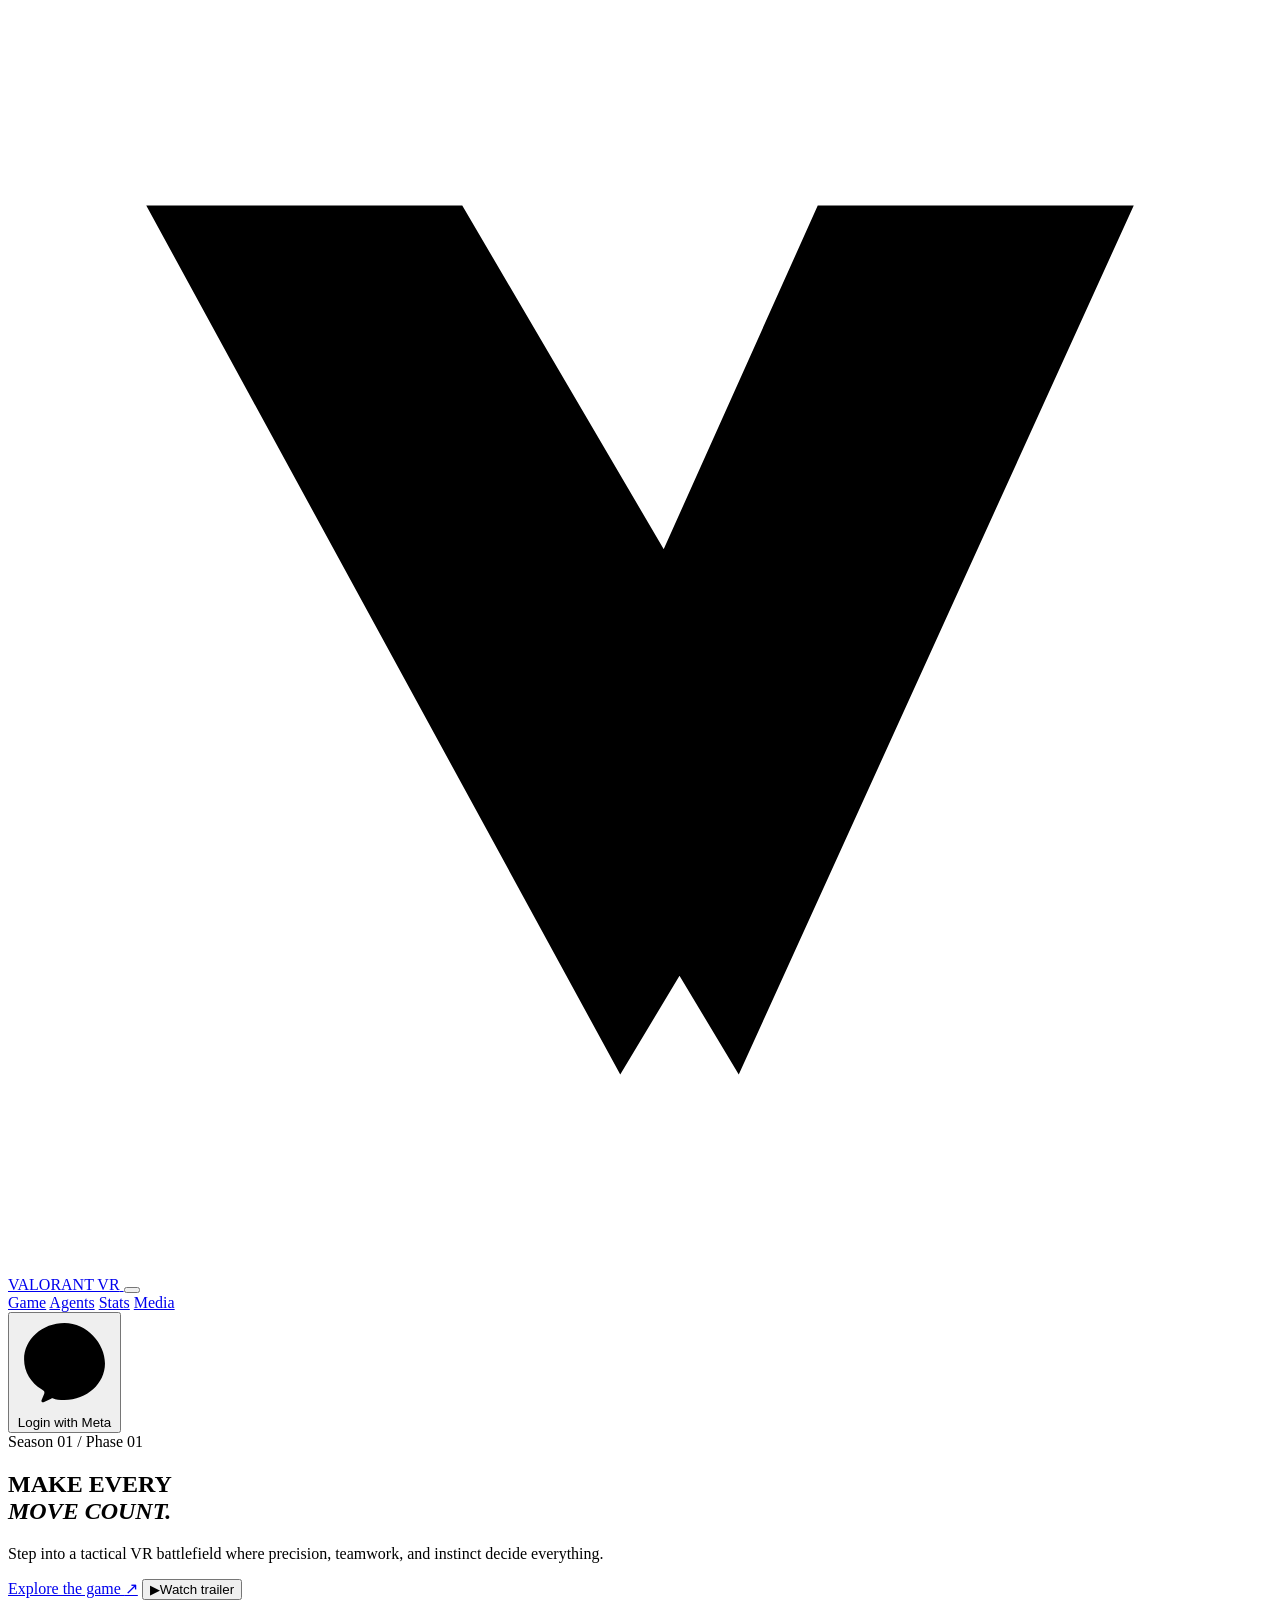
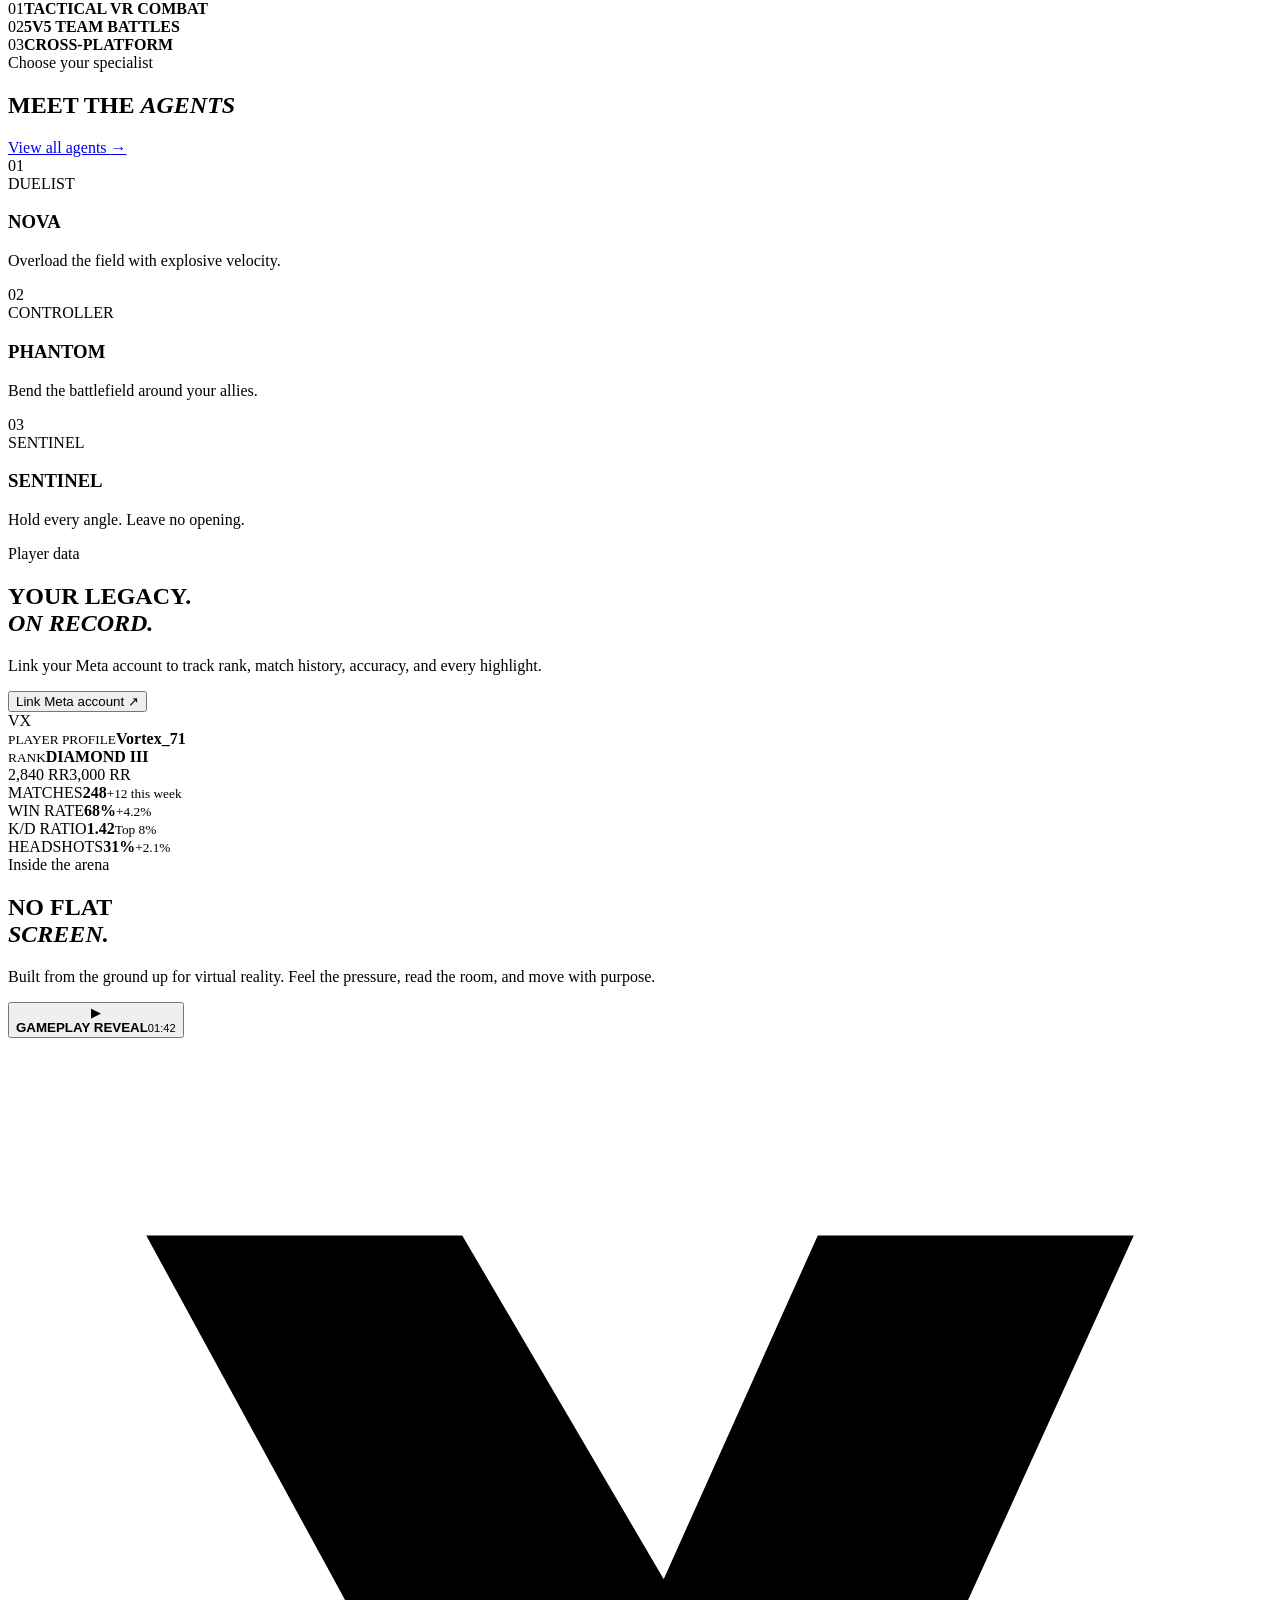
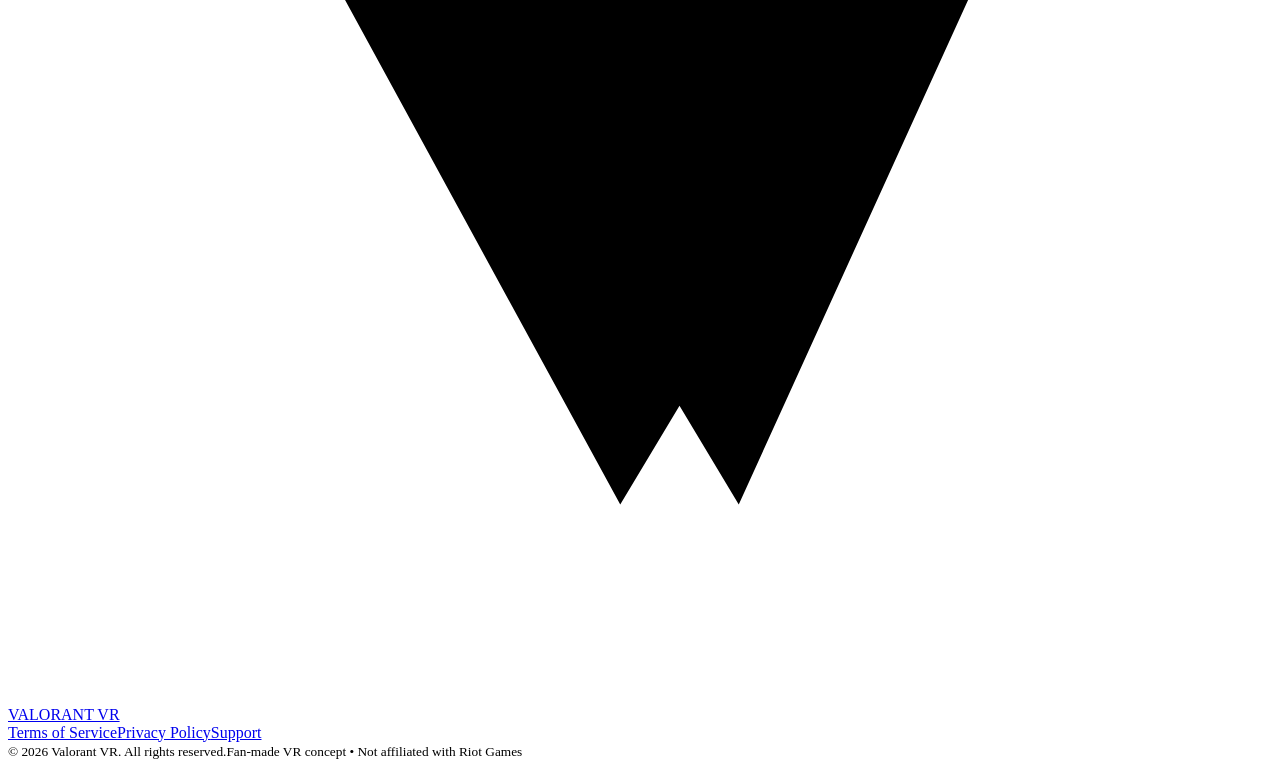
==== index.html @ 0a4d9233 "Create the Valorant VR landing page" ====
<!doctype html>
<html lang="en">
<head>
  <meta charset="UTF-8">
  <meta name="viewport" content="width=device-width, initial-scale=1.0">
  <meta name="description" content="Valorant VR — enter the arena and compete in immersive tactical combat.">
  <title>Valorant VR | Enter the Arena</title>
  <link rel="preconnect" href="https://fonts.googleapis.com">
  <link rel="preconnect" href="https://fonts.gstatic.com" crossorigin>
  <link href="https://fonts.googleapis.com/css2?family=Barlow+Condensed:wght@600;700;800&family=Inter:wght@400;500;600;700&display=swap" rel="stylesheet">
  <link rel="stylesheet" href="styles.css">
</head>
<body>
  <div class="grain"></div>
  <header class="nav-wrap">
    <nav class="nav container">
      <a class="brand" href="#top" aria-label="Valorant VR home">
        <svg class="brand-mark" viewBox="0 0 64 64" aria-hidden="true"><path d="M7 10h16l17 29-9 15L7 10Zm34 0h16L37 54l-9-15 13-29Z"/></svg>
        <span>VALORANT VR</span>
      </a>
      <button class="menu-button" aria-label="Open menu" aria-expanded="false"><span></span><span></span></button>
      <div class="nav-links">
        <a class="active" href="#game">Game</a>
        <a href="#agents">Agents</a>
        <a href="#stats">Stats</a>
        <a href="#media">Media</a>
      </div>
      <button class="login-button" data-open-login>
        <svg viewBox="0 0 24 24" aria-hidden="true"><path d="M12 2C6.48 2 2 6.03 2 11c0 3.08 1.72 5.77 4.31 7.38.19.12.36.24.51.38.2.18.26.45.16.69l-.67 1.62c-.13.32.2.63.51.48l1.86-.87c.17-.08.36-.1.54-.06C9.71 20.87 10.84 21 12 21c5.52 0 10-4.03 10-9S17.52 2 12 2Z"/><path class="meta-m" d="M7.9 14.8 10.2 9c.33-.84 1.56-.84 1.9-.01l1.52 3.7c.25.6 1.1.6 1.35 0l1.1-2.7c.3-.75 1.36-.76 1.67-.02l1.1 2.61"/></svg>
        Login with Meta
      </button>
    </nav>
  </header>

  <main id="top">
    <section class="hero" id="game">
      <div class="hero-grid"></div>
      <div class="orb orb-one"></div><div class="orb orb-two"></div>
      <div class="hero-content container">
        <div class="hero-copy">
          <div class="eyebrow"><span></span> Season 01 / Phase 01</div>
          <h1>MAKE EVERY<br><em>MOVE COUNT.</em></h1>
          <p>Step into a tactical VR battlefield where precision, teamwork, and instinct decide everything.</p>
          <div class="hero-actions">
            <a class="primary-button" href="#agents">Explore the game <span>↗</span></a>
            <button class="trailer-button" data-open-trailer><span class="play">▶</span><span>Watch trailer</span></button>
          </div>
        </div>
        <div class="hero-visual" aria-label="VR agent concept art">
          <div class="reticle r1"></div><div class="reticle r2"></div>
          <div class="agent-silhouette">
            <div class="agent-head"><div class="visor"></div></div>
            <div class="agent-neck"></div>
            <div class="agent-body"><div class="armor-line"></div></div>
            <div class="arm left-arm"></div><div class="arm right-arm"></div>
            <div class="weapon"><div class="weapon-barrel"></div><div class="weapon-body"></div></div>
          </div>
        </div>
      </div>
      <div class="hero-footer container">
        <div><span>01</span><strong>TACTICAL VR COMBAT</strong></div>
        <div><span>02</span><strong>5V5 TEAM BATTLES</strong></div>
        <div><span>03</span><strong>CROSS-PLATFORM</strong></div>
      </div>
    </section>

    <section class="section agents" id="agents">
      <div class="container">
        <div class="section-heading">
          <div><div class="eyebrow dark"><span></span> Choose your specialist</div><h2>MEET THE <em>AGENTS</em></h2></div>
          <a href="#" class="text-link">View all agents <span>→</span></a>
        </div>
        <div class="agent-grid">
          <article class="agent-card red"><div class="card-number">01</div><div class="agent-art nova"></div><div class="agent-info"><span>DUELIST</span><h3>NOVA</h3><p>Overload the field with explosive velocity.</p></div></article>
          <article class="agent-card cyan"><div class="card-number">02</div><div class="agent-art phantom"></div><div class="agent-info"><span>CONTROLLER</span><h3>PHANTOM</h3><p>Bend the battlefield around your allies.</p></div></article>
          <article class="agent-card gold"><div class="card-number">03</div><div class="agent-art sentinel"></div><div class="agent-info"><span>SENTINEL</span><h3>SENTINEL</h3><p>Hold every angle. Leave no opening.</p></div></article>
        </div>
      </div>
    </section>

    <section class="section stats" id="stats">
      <div class="container stats-layout">
        <div>
          <div class="eyebrow"><span></span> Player data</div>
          <h2>YOUR LEGACY.<br><em>ON RECORD.</em></h2>
          <p>Link your Meta account to track rank, match history, accuracy, and every highlight.</p>
          <button class="primary-button" data-open-login>Link Meta account <span>↗</span></button>
        </div>
        <div class="stat-panel">
          <div class="profile-row"><div class="avatar">VX</div><div><small>PLAYER PROFILE</small><strong>Vortex_71</strong></div><div class="rank"><small>RANK</small><strong>DIAMOND III</strong></div></div>
          <div class="rank-progress"><div><span>2,840 RR</span><span>3,000 RR</span></div><div class="progress"><i></i></div></div>
          <div class="stat-grid">
            <div><span>MATCHES</span><strong>248</strong><small>+12 this week</small></div>
            <div><span>WIN RATE</span><strong>68%</strong><small>+4.2%</small></div>
            <div><span>K/D RATIO</span><strong>1.42</strong><small>Top 8%</small></div>
            <div><span>HEADSHOTS</span><strong>31%</strong><small>+2.1%</small></div>
          </div>
        </div>
      </div>
    </section>

    <section class="media" id="media">
      <div class="container media-layout"><div class="media-copy"><div class="eyebrow dark"><span></span> Inside the arena</div><h2>NO FLAT<br><em>SCREEN.</em></h2><p>Built from the ground up for virtual reality. Feel the pressure, read the room, and move with purpose.</p></div><button class="media-frame" data-open-trailer aria-label="Play game trailer"><div class="media-reticle"></div><span class="large-play">▶</span><div class="media-caption"><strong>GAMEPLAY REVEAL</strong><small>01:42</small></div></button></div>
    </section>
  </main>

  <footer>
    <div class="container footer-top"><a class="brand footer-brand" href="#top"><svg class="brand-mark" viewBox="0 0 64 64"><path d="M7 10h16l17 29-9 15L7 10Zm34 0h16L37 54l-9-15 13-29Z"/></svg><span>VALORANT VR</span></a><div class="footer-links"><a href="terms.html">Terms of Service</a><a href="privacy.html">Privacy Policy</a><a href="mailto:hello@valorantvr.example">Support</a></div></div>
    <div class="container footer-bottom"><small>© 2026 Valorant VR. All rights reserved.</small><small>Fan-made VR concept • Not affiliated with Riot Games</small></div>
  </footer>

  <dialog class="modal login-modal"><button class="modal-close" aria-label="Close">×</button><div class="modal-icon"><svg viewBox="0 0 24 24"><path d="M12 2C6.48 2 2 6.03 2 11c0 3.08 1.72 5.77 4.31 7.38.19.12.36.24.51.38.2.18.26.45.16.69l-.67 1.62c-.13.32.2.63.51.48l1.86-.87c.17-.08.36-.1.54-.06C9.71 20.87 10.84 21 12 21c5.52 0 10-4.03 10-9S17.52 2 12 2Z"/></svg></div><h2>LINK YOUR META ACCOUNT</h2><p>Connect your account to sync in-game stats and enable cross-platform features.</p><button class="meta-login" id="meta-login-button">Continue with Meta</button><small>By continuing, you agree to our <a href="terms.html">Terms</a> and <a href="privacy.html">Privacy Policy</a>.</small></dialog>
  <dialog class="modal trailer-modal"><button class="modal-close" aria-label="Close">×</button><div class="trailer-placeholder"><span class="large-play">▶</span><h2>TRAILER PLACEHOLDER</h2><p>Add your game video URL in script.js</p></div></dialog>
  <script src="script.js"></script>
</body>
</html>
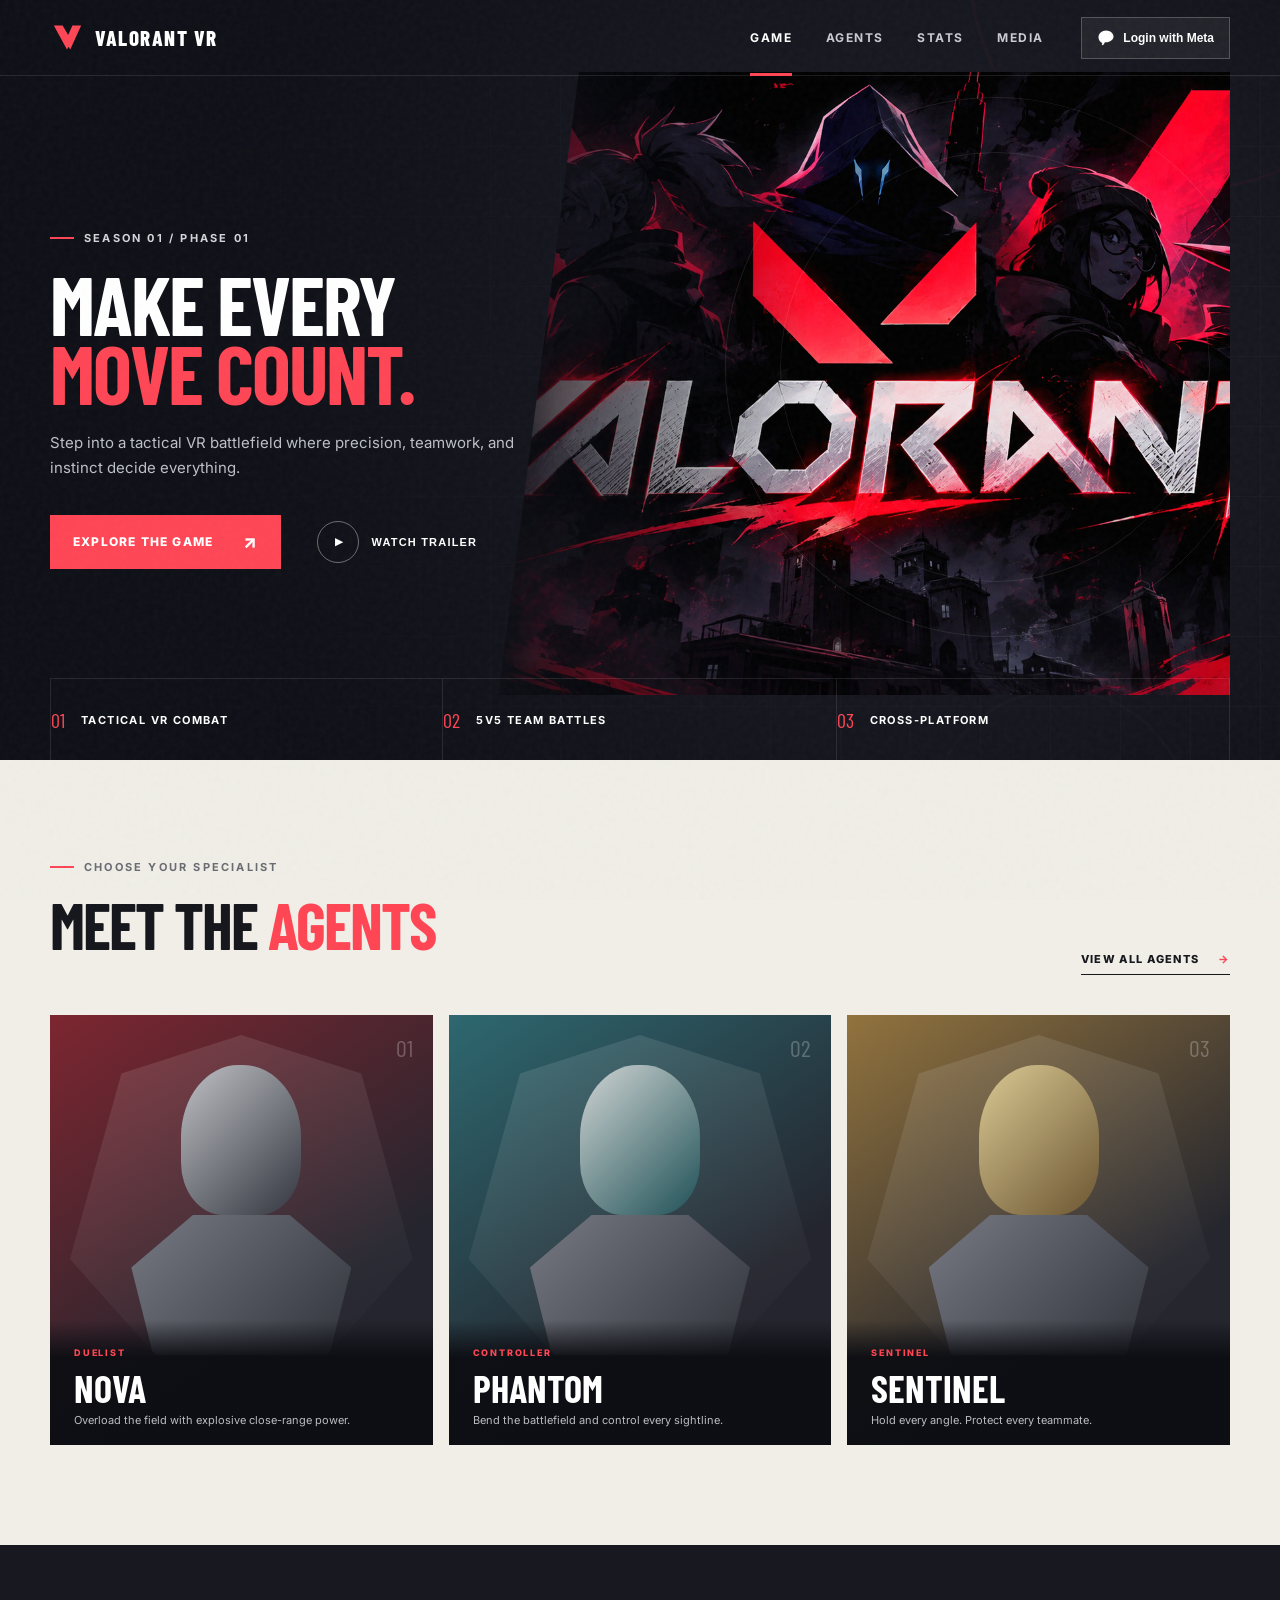
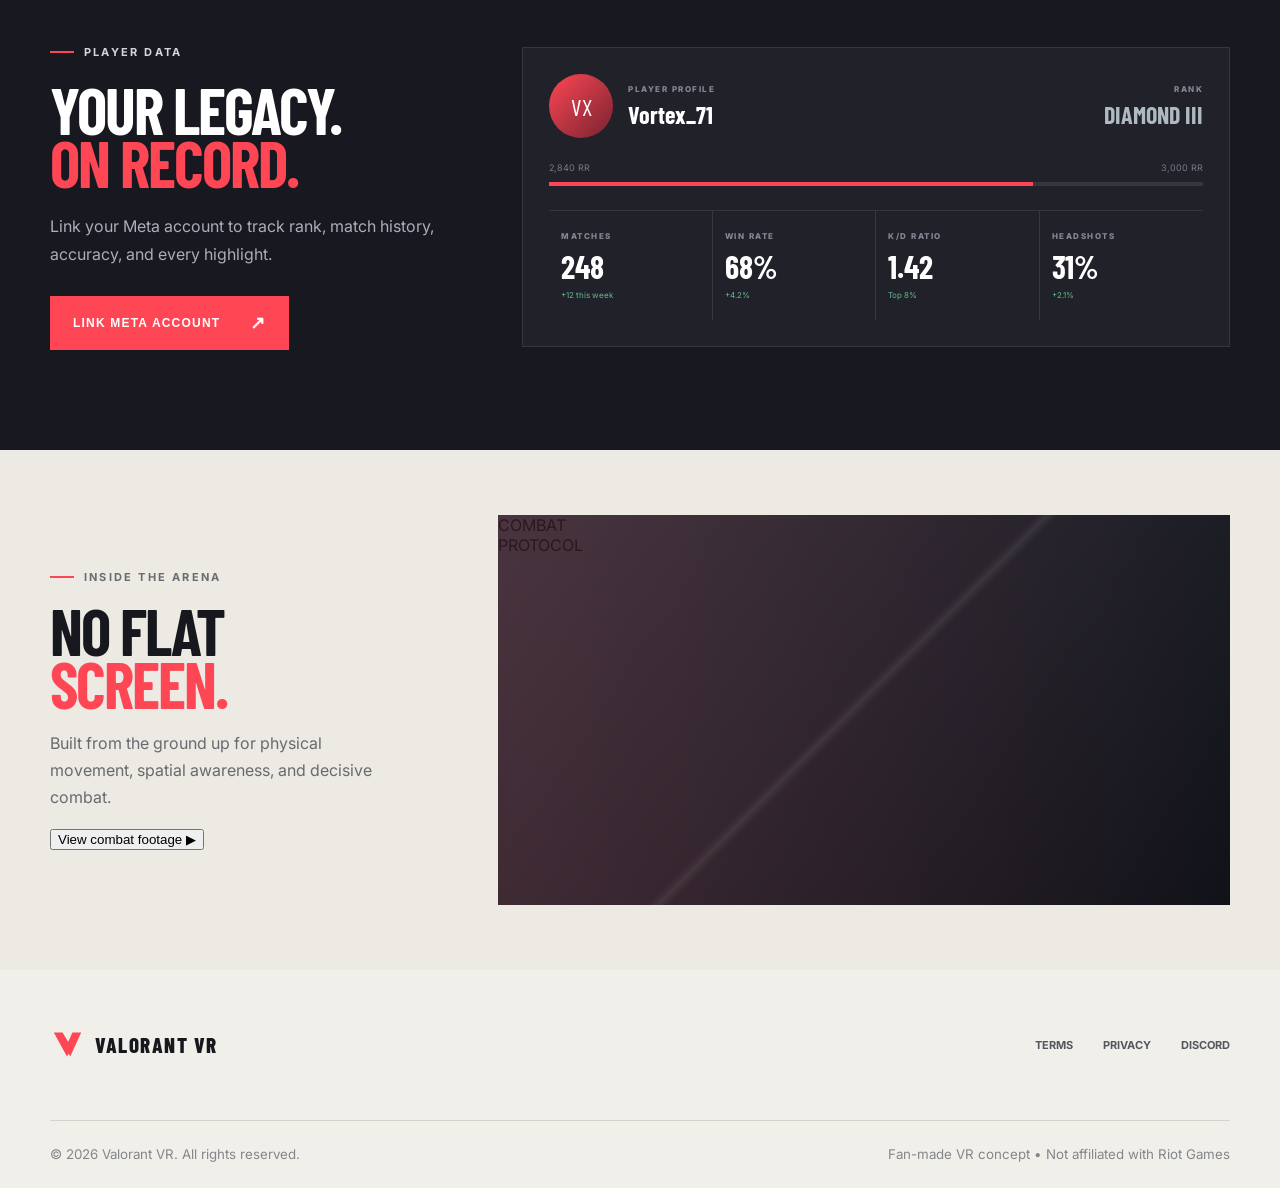
==== commit e024070a: "Complete and activate the advanced Valorant VR landing page" ====
--- a/index.html
+++ b/index.html
@@ -3,30 +3,29 @@
 <head>
   <meta charset="UTF-8">
   <meta name="viewport" content="width=device-width, initial-scale=1.0">
+  <meta name="theme-color" content="#0b0c11">
   <meta name="description" content="Valorant VR — enter the arena and compete in immersive tactical combat.">
   <title>Valorant VR | Enter the Arena</title>
   <link rel="preconnect" href="https://fonts.googleapis.com">
   <link rel="preconnect" href="https://fonts.gstatic.com" crossorigin>
   <link href="https://fonts.googleapis.com/css2?family=Barlow+Condensed:wght@600;700;800&family=Inter:wght@400;500;600;700&display=swap" rel="stylesheet">
   <link rel="stylesheet" href="styles.css">
+  <link rel="stylesheet" href="cinematic-update.css">
 </head>
 <body>
   <div class="grain"></div>
   <header class="nav-wrap">
-    <nav class="nav container">
+    <nav class="nav container" aria-label="Main navigation">
       <a class="brand" href="#top" aria-label="Valorant VR home">
         <svg class="brand-mark" viewBox="0 0 64 64" aria-hidden="true"><path d="M7 10h16l17 29-9 15L7 10Zm34 0h16L37 54l-9-15 13-29Z"/></svg>
         <span>VALORANT VR</span>
       </a>
       <button class="menu-button" aria-label="Open menu" aria-expanded="false"><span></span><span></span></button>
       <div class="nav-links">
-        <a class="active" href="#game">Game</a>
-        <a href="#agents">Agents</a>
-        <a href="#stats">Stats</a>
-        <a href="#media">Media</a>
+        <a class="active" href="#game">Game</a><a href="#agents">Agents</a><a href="#stats">Stats</a><a href="#media">Media</a>
       </div>
       <button class="login-button" data-open-login>
-        <svg viewBox="0 0 24 24" aria-hidden="true"><path d="M12 2C6.48 2 2 6.03 2 11c0 3.08 1.72 5.77 4.31 7.38.19.12.36.24.51.38.2.18.26.45.16.69l-.67 1.62c-.13.32.2.63.51.48l1.86-.87c.17-.08.36-.1.54-.06C9.71 20.87 10.84 21 12 21c5.52 0 10-4.03 10-9S17.52 2 12 2Z"/><path class="meta-m" d="M7.9 14.8 10.2 9c.33-.84 1.56-.84 1.9-.01l1.52 3.7c.25.6 1.1.6 1.35 0l1.1-2.7c.3-.75 1.36-.76 1.67-.02l1.1 2.61"/></svg>
+        <svg viewBox="0 0 24 24" aria-hidden="true"><path d="M12 2C6.48 2 2 6.03 2 11c0 3.08 1.72 5.77 4.31 7.38.19.12.36.24.51.38.2.18.26.45.16.69l-.67 1.62c-.13.32.2.63.51.48l1.86-.87c.17-.08.36-.09.54-.03C9.99 17.54 10.97 17.7 12 17.7c5.52 0 10-3.45 10-7.7S17.52 2 12 2Z"/></svg>
         Login with Meta
       </button>
     </nav>
@@ -34,8 +33,7 @@
 
   <main id="top">
     <section class="hero" id="game">
-      <div class="hero-grid"></div>
-      <div class="orb orb-one"></div><div class="orb orb-two"></div>
+      <div class="hero-grid"></div><div class="orb orb-one"></div><div class="orb orb-two"></div>
       <div class="hero-content container">
         <div class="hero-copy">
           <div class="eyebrow"><span></span> Season 01 / Phase 01</div>
@@ -46,15 +44,8 @@
             <button class="trailer-button" data-open-trailer><span class="play">▶</span><span>Watch trailer</span></button>
           </div>
         </div>
-        <div class="hero-visual" aria-label="VR agent concept art">
+        <div class="hero-visual" aria-label="Neon Valorant agent showcase">
           <div class="reticle r1"></div><div class="reticle r2"></div>
-          <div class="agent-silhouette">
-            <div class="agent-head"><div class="visor"></div></div>
-            <div class="agent-neck"></div>
-            <div class="agent-body"><div class="armor-line"></div></div>
-            <div class="arm left-arm"></div><div class="arm right-arm"></div>
-            <div class="weapon"><div class="weapon-barrel"></div><div class="weapon-body"></div></div>
-          </div>
         </div>
       </div>
       <div class="hero-footer container">
@@ -68,49 +59,42 @@
       <div class="container">
         <div class="section-heading">
           <div><div class="eyebrow dark"><span></span> Choose your specialist</div><h2>MEET THE <em>AGENTS</em></h2></div>
-          <a href="#" class="text-link">View all agents <span>→</span></a>
+          <a href="#agents" class="text-link">View all agents <span>→</span></a>
         </div>
         <div class="agent-grid">
-          <article class="agent-card red"><div class="card-number">01</div><div class="agent-art nova"></div><div class="agent-info"><span>DUELIST</span><h3>NOVA</h3><p>Overload the field with explosive velocity.</p></div></article>
-          <article class="agent-card cyan"><div class="card-number">02</div><div class="agent-art phantom"></div><div class="agent-info"><span>CONTROLLER</span><h3>PHANTOM</h3><p>Bend the battlefield around your allies.</p></div></article>
-          <article class="agent-card gold"><div class="card-number">03</div><div class="agent-art sentinel"></div><div class="agent-info"><span>SENTINEL</span><h3>SENTINEL</h3><p>Hold every angle. Leave no opening.</p></div></article>
+          <article class="agent-card red"><div class="card-number">01</div><div class="agent-art nova"></div><div class="agent-info"><span>DUELIST</span><h3>NOVA</h3><p>Overload the field with explosive close-range power.</p></div></article>
+          <article class="agent-card cyan"><div class="card-number">02</div><div class="agent-art phantom"></div><div class="agent-info"><span>CONTROLLER</span><h3>PHANTOM</h3><p>Bend the battlefield and control every sightline.</p></div></article>
+          <article class="agent-card gold"><div class="card-number">03</div><div class="agent-art sentinel"></div><div class="agent-info"><span>SENTINEL</span><h3>SENTINEL</h3><p>Hold every angle. Protect every teammate.</p></div></article>
         </div>
       </div>
     </section>
 
     <section class="section stats" id="stats">
       <div class="container stats-layout">
-        <div>
-          <div class="eyebrow"><span></span> Player data</div>
-          <h2>YOUR LEGACY.<br><em>ON RECORD.</em></h2>
-          <p>Link your Meta account to track rank, match history, accuracy, and every highlight.</p>
-          <button class="primary-button" data-open-login>Link Meta account <span>↗</span></button>
-        </div>
+        <div><div class="eyebrow"><span></span> Player data</div><h2>YOUR LEGACY.<br><em>ON RECORD.</em></h2><p>Link your Meta account to track rank, match history, accuracy, and every highlight.</p><button class="primary-button" data-open-login>Link Meta account <span>↗</span></button></div>
         <div class="stat-panel">
           <div class="profile-row"><div class="avatar">VX</div><div><small>PLAYER PROFILE</small><strong>Vortex_71</strong></div><div class="rank"><small>RANK</small><strong>DIAMOND III</strong></div></div>
           <div class="rank-progress"><div><span>2,840 RR</span><span>3,000 RR</span></div><div class="progress"><i></i></div></div>
-          <div class="stat-grid">
-            <div><span>MATCHES</span><strong>248</strong><small>+12 this week</small></div>
-            <div><span>WIN RATE</span><strong>68%</strong><small>+4.2%</small></div>
-            <div><span>K/D RATIO</span><strong>1.42</strong><small>Top 8%</small></div>
-            <div><span>HEADSHOTS</span><strong>31%</strong><small>+2.1%</small></div>
-          </div>
+          <div class="stat-grid"><div><span>MATCHES</span><strong>248</strong><small>+12 this week</small></div><div><span>WIN RATE</span><strong>68%</strong><small>+4.2%</small></div><div><span>K/D RATIO</span><strong>1.42</strong><small>Top 8%</small></div><div><span>HEADSHOTS</span><strong>31%</strong><small>+2.1%</small></div></div>
         </div>
       </div>
     </section>
 
     <section class="media" id="media">
-      <div class="container media-layout"><div class="media-copy"><div class="eyebrow dark"><span></span> Inside the arena</div><h2>NO FLAT<br><em>SCREEN.</em></h2><p>Built from the ground up for virtual reality. Feel the pressure, read the room, and move with purpose.</p></div><button class="media-frame" data-open-trailer aria-label="Play game trailer"><div class="media-reticle"></div><span class="large-play">▶</span><div class="media-caption"><strong>GAMEPLAY REVEAL</strong><small>01:42</small></div></button></div>
+      <div class="container media-layout">
+        <div class="media-copy"><div class="eyebrow dark"><span></span> Inside the arena</div><h2>NO FLAT<br><em>SCREEN.</em></h2><p>Built from the ground up for physical movement, spatial awareness, and decisive combat.</p><button class="dark-button" data-open-trailer>View combat footage <span>▶</span></button></div>
+        <div class="media-frame"><div class="media-image"><span>COMBAT<br>PROTOCOL</span></div></div>
+      </div>
     </section>
   </main>
 
   <footer>
-    <div class="container footer-top"><a class="brand footer-brand" href="#top"><svg class="brand-mark" viewBox="0 0 64 64"><path d="M7 10h16l17 29-9 15L7 10Zm34 0h16L37 54l-9-15 13-29Z"/></svg><span>VALORANT VR</span></a><div class="footer-links"><a href="terms.html">Terms of Service</a><a href="privacy.html">Privacy Policy</a><a href="mailto:hello@valorantvr.example">Support</a></div></div>
+    <div class="container footer-top"><a class="brand footer-brand" href="#top"><svg class="brand-mark" viewBox="0 0 64 64"><path d="M7 10h16l17 29-9 15L7 10Zm34 0h16L37 54l-9-15 13-29Z"/></svg><span>VALORANT VR</span></a><div class="footer-links"><a href="terms.html">Terms</a><a href="privacy.html">Privacy</a><a href="#top">Discord</a></div></div>
     <div class="container footer-bottom"><small>© 2026 Valorant VR. All rights reserved.</small><small>Fan-made VR concept • Not affiliated with Riot Games</small></div>
   </footer>
 
-  <dialog class="modal login-modal"><button class="modal-close" aria-label="Close">×</button><div class="modal-icon"><svg viewBox="0 0 24 24"><path d="M12 2C6.48 2 2 6.03 2 11c0 3.08 1.72 5.77 4.31 7.38.19.12.36.24.51.38.2.18.26.45.16.69l-.67 1.62c-.13.32.2.63.51.48l1.86-.87c.17-.08.36-.1.54-.06C9.71 20.87 10.84 21 12 21c5.52 0 10-4.03 10-9S17.52 2 12 2Z"/></svg></div><h2>LINK YOUR META ACCOUNT</h2><p>Connect your account to sync in-game stats and enable cross-platform features.</p><button class="meta-login" id="meta-login-button">Continue with Meta</button><small>By continuing, you agree to our <a href="terms.html">Terms</a> and <a href="privacy.html">Privacy Policy</a>.</small></dialog>
-  <dialog class="modal trailer-modal"><button class="modal-close" aria-label="Close">×</button><div class="trailer-placeholder"><span class="large-play">▶</span><h2>TRAILER PLACEHOLDER</h2><p>Add your game video URL in script.js</p></div></dialog>
+  <dialog class="modal login-modal"><button class="modal-close" aria-label="Close">×</button><div class="modal-icon">VX</div><h2>CONNECT YOUR PROFILE</h2><p>Sign in securely with Meta to access your rank and match history.</p><button id="meta-login-button" class="primary-button">Continue with Meta <span>↗</span></button></dialog>
+  <dialog class="modal trailer-modal"><button class="modal-close" aria-label="Close">×</button><div class="trailer-placeholder"><span class="large-play">▶</span><h2>COMBAT FOOTAGE</h2><p>Trailer coming soon</p></div></dialog>
   <script src="script.js"></script>
 </body>
 </html>
--- a/styles.css
+++ b/styles.css
@@ -0,0 +1 @@
+*{box-sizing:border-box}html{scroll-behavior:smooth}body{margin:0;font-family:Inter,sans-serif;color:#101117;background:#f1efe9}body.modal-open{overflow:hidden}.grain{position:fixed;inset:0;z-index:20;pointer-events:none;opacity:.035;background-image:url("data:image/svg+xml,%3Csvg viewBox='0 0 180 180' xmlns='http://www.w3.org/2000/svg'%3E%3Cfilter id='n'%3E%3CfeTurbulence type='fractalNoise' baseFrequency='.9' numOctaves='2' stitchTiles='stitch'/%3E%3C/filter%3E%3Crect width='100%25' height='100%25' filter='url(%23n)'/%3E%3C/svg%3E")}.container{width:min(1180px,calc(100% - 64px));margin:auto}.nav-wrap{height:76px;position:absolute;z-index:10;top:0;width:100%;border-bottom:1px solid rgba(255,255,255,.1)}.nav{height:100%;display:flex;align-items:center}.brand{display:flex;align-items:center;gap:10px;color:white;text-decoration:none;font-family:'Barlow Condensed',sans-serif;font-weight:800;font-size:21px;letter-spacing:1.5px}.brand-mark{width:35px;fill:#ff4655}.nav-links{display:flex;gap:34px;margin-left:auto;margin-right:38px}.nav-links a{color:#c9cbd2;text-decoration:none;text-transform:uppercase;font-size:12px;font-weight:700;letter-spacing:1.4px;height:76px;display:flex;align-items:center;position:relative}.nav-links a.active{color:white}.nav-links a.active:after{content:"";position:absolute;bottom:0;left:0;width:100%;height:3px;background:#ff4655}.login-button{height:42px;padding:0 15px;border:1px solid rgba(255,255,255,.22);background:rgba(255,255,255,.06);color:white;font-weight:700;font-size:12px;display:flex;align-items:center;gap:8px;cursor:pointer}.login-button svg{width:18px;fill:white}.login-button .meta-m{fill:none;stroke:#101117;stroke-width:1.2}.menu-button{display:none}.hero{height:min(760px,88vh);min-height:660px;position:relative;overflow:hidden;color:white;background:radial-gradient(circle at 65% 45%,#3a3a48 0,#1a1b24 30%,#111219 68%)}.hero:before{content:"";position:absolute;inset:0;background:linear-gradient(90deg,rgba(14,15,22,.88) 0,rgba(14,15,22,.45) 48%,rgba(14,15,22,.05));z-index:1}.hero-grid{position:absolute;inset:76px 0 0;background-image:linear-gradient(rgba(255,255,255,.025) 1px,transparent 1px),linear-gradient(90deg,rgba(255,255,255,.025) 1px,transparent 1px);background-size:70px 70px;mask-image:linear-gradient(to right,transparent,#000 30%,#000)}.orb{position:absolute;border-radius:50%;filter:blur(1px)}.orb-one{width:440px;height:440px;right:-130px;top:-250px;border:1px solid rgba(255,70,85,.18)}.orb-two{width:260px;height:260px;right:7%;bottom:-190px;border:1px solid rgba(255,255,255,.08)}.hero-content{position:relative;z-index:2;height:100%;display:flex;align-items:center}.hero-copy{width:54%;padding-top:40px}.eyebrow{display:flex;align-items:center;gap:10px;text-transform:uppercase;color:#d5d6dc;font-size:11px;font-weight:700;letter-spacing:2.2px}.eyebrow span{width:24px;height:2px;background:#ff4655}.eyebrow.dark{color:#696b72}.hero h1,.section h2,.media h2{font-family:'Barlow Condensed',sans-serif;text-transform:uppercase;line-height:.83;margin:24px 0;font-size:82px;letter-spacing:-2px}.hero h1 em,.section h2 em,.media h2 em{font-style:normal;color:#ff4655}.hero-copy>p{width:470px;color:#bdc0c8;line-height:1.7;font-size:15px}.hero-actions{display:flex;align-items:center;gap:30px;margin-top:34px}.primary-button{height:54px;border:0;background:#ff4655;color:white;text-decoration:none;text-transform:uppercase;font-size:12px;font-weight:800;letter-spacing:1.2px;padding:0 23px;display:inline-flex;align-items:center;justify-content:center;gap:30px;cursor:pointer}.primary-button span{font-size:18px}.trailer-button{border:0;background:none;color:white;display:flex;align-items:center;gap:12px;text-transform:uppercase;font-size:11px;font-weight:700;letter-spacing:1.2px;cursor:pointer}.play{width:42px;height:42px;border:1px solid rgba(255,255,255,.38);border-radius:50%;display:grid;place-items:center;font-size:10px;padding-left:2px}.hero-visual{position:absolute;width:48%;height:82%;right:-2%;bottom:0}.hero-visual:after{content:"";position:absolute;width:380px;height:380px;right:35px;bottom:-210px;border-radius:50%;background:#ff4655;filter:blur(100px);opacity:.13}.agent-silhouette{position:absolute;width:330px;height:600px;right:90px;bottom:-55px;transform:rotate(-3deg);filter:drop-shadow(0 30px 30px rgba(0,0,0,.5))}.agent-head{position:absolute;z-index:4;width:112px;height:138px;left:116px;top:35px;border-radius:48% 48% 40% 40%;background:linear-gradient(135deg,#d1cbd0,#777680 45%,#31343f);clip-path:polygon(18% 8%,82% 0,100% 48%,80% 92%,25% 100%,0 56%)}.visor{position:absolute;width:96px;height:34px;left:9px;top:42px;background:linear-gradient(90deg,#1b1d27,#ff4655 55%,#1b1d27);clip-path:polygon(0 22%,100% 0,90% 70%,10% 100%);box-shadow:0 0 20px #ff4655}.agent-neck{position:absolute;z-index:3;width:70px;height:90px;left:137px;top:145px;background:#454750}.agent-body{position:absolute;z-index:2;width:230px;height:350px;left:58px;top:195px;background:linear-gradient(120deg,#62636a,#24262e 55%,#14151b);clip-path:polygon(28% 0,72% 0,100% 28%,82% 100%,18% 100%,0 28%);border-radius:30px}.armor-line{position:absolute;width:4px;height:280px;left:113px;top:28px;background:linear-gradient(#ff4655,transparent);opacity:.8}.arm{position:absolute;z-index:3;width:86px;height:300px;top:210px;background:linear-gradient(90deg,#353741,#777981,#292b33)}.left-arm{left:-5px;transform:rotate(20deg);clip-path:polygon(24% 0,100% 10%,78% 100%,0 85%)}.right-arm{right:-8px;transform:rotate(-24deg);clip-path:polygon(0 10%,76% 0,100% 85%,22% 100%)}.weapon{position:absolute;z-index:5;width:280px;height:75px;right:-150px;top:315px;transform:rotate(-13deg)}.weapon-body{position:absolute;right:0;top:12px;width:260px;height:48px;background:linear-gradient(#737680,#292b33);clip-path:polygon(0 20%,78% 0,100% 28%,94% 75%,10% 100%)}.weapon-barrel{position:absolute;z-index:-1;width:150px;height:14px;right:-95px;top:27px;background:#18191f}.reticle{position:absolute;border:1px solid rgba(255,255,255,.09);border-radius:50%}.r1{width:430px;height:430px;right:20px;top:80px}.r2{width:540px;height:540px;right:-35px;top:25px}.hero-footer{position:absolute;z-index:3;bottom:0;left:50%;transform:translateX(-50%);height:82px;border-top:1px solid rgba(255,255,255,.1);display:flex}.hero-footer div{width:33.333%;display:flex;align-items:center;gap:16px;border-right:1px solid rgba(255,255,255,.1);font-size:11px}.hero-footer div:first-child{border-left:1px solid rgba(255,255,255,.1)}.hero-footer span{color:#ff4655;font-family:'Barlow Condensed';font-size:20px}.hero-footer strong{letter-spacing:1.4px}.section{padding:100px 0}.agents{background:#f0eee7}.section-heading{display:flex;justify-content:space-between;align-items:flex-end;margin-bottom:40px}.section h2,.media h2{font-size:64px;color:#17181e}.text-link{color:#17181e;text-decoration:none;text-transform:uppercase;font-size:11px;font-weight:800;letter-spacing:1.3px;border-bottom:1px solid #17181e;padding-bottom:8px}.text-link span{color:#ff4655;margin-left:15px}.agent-grid{display:grid;grid-template-columns:repeat(3,1fr);gap:16px}.agent-card{height:430px;position:relative;overflow:hidden;background:#272932}.agent-card.red{background:linear-gradient(145deg,#7d2630,#24252e 68%)}.agent-card.cyan{background:linear-gradient(145deg,#2e6870,#24252e 68%)}.agent-card.gold{background:linear-gradient(145deg,#92733e,#25262e 68%)}.card-number{position:absolute;top:18px;right:20px;color:rgba(255,255,255,.25);font-family:'Barlow Condensed';font-size:24px}.agent-art{position:absolute;inset:20px 20px 90px;background:linear-gradient(160deg,rgba(255,255,255,.12),transparent);clip-path:polygon(50% 0,85% 12%,100% 70%,75% 100%,25% 100%,0 70%,15% 12%)}.agent-art:before{content:"";position:absolute;width:120px;height:150px;border-radius:48% 48% 35% 35%;background:linear-gradient(135deg,#bfc1c5,#343640);left:50%;top:30px;transform:translateX(-50%)}.agent-art:after{content:"";position:absolute;width:220px;height:210px;background:linear-gradient(135deg,#777983,#24262e);left:50%;bottom:-70px;transform:translateX(-50%);clip-path:polygon(28% 0,72% 0,100% 25%,82% 100%,18% 100%,0 25%)}.agent-art.phantom:before{background:linear-gradient(135deg,#d1d5d4,#1f5157)}.agent-art.sentinel:before{background:linear-gradient(135deg,#dac994,#6c5632)}.agent-info{position:absolute;z-index:3;bottom:0;left:0;width:100%;height:125px;padding:20px 24px;color:white;background:linear-gradient(transparent,rgba(12,13,18,.94) 30%)}.agent-info span{color:#ff4655;font-size:9px;font-weight:800;letter-spacing:1.8px}.agent-info h3{font-family:'Barlow Condensed';font-size:38px;margin:5px 0 2px}.agent-info p{font-size:11px;color:#bbbcc3;margin:0}.stats{background:#171820;color:white}.stats-layout{display:grid;grid-template-columns:40% 60%;align-items:center}.stats-layout h2{font-size:64px;color:white}.stats-layout>div:first-child>p{color:#aaaeb8;line-height:1.7;max-width:390px;margin-bottom:28px}.stat-panel{background:#202129;border:1px solid #343640;padding:26px}.profile-row{display:grid;grid-template-columns:64px 1fr auto;align-items:center;gap:15px}.avatar{width:64px;height:64px;border-radius:50%;display:grid;place-items:center;background:linear-gradient(135deg,#ff4655,#77232f);font-family:'Barlow Condensed';font-size:24px}.profile-row small,.rank small,.stat-grid span{display:block;color:#858995;font-size:8px;font-weight:800;letter-spacing:1.5px;margin-bottom:6px}.profile-row strong{font-family:'Barlow Condensed';font-size:24px}.rank{text-align:right}.rank strong{color:#aeb9c2}.rank-progress{margin:24px 0}.rank-progress>div:first-child{display:flex;justify-content:space-between;font-size:9px;color:#777b86}.progress{height:4px;background:#343640;margin-top:9px}.progress i{display:block;width:74%;height:100%;background:#ff4655}.stat-grid{display:grid;grid-template-columns:repeat(4,1fr);border-top:1px solid #343640}.stat-grid div{padding:20px 12px;border-right:1px solid #343640}.stat-grid div:last-child{border-right:0}.stat-grid strong{display:block;font-family:'Barlow Condensed';font-size:32px}.stat-grid small{display:block;color:#65bb91;font-size:8px;margin-top:5px}.media{height:520px;background:#eceae3}.media-layout{height:100%;display:grid;grid-template-columns:38% 62%;align-items:center}.media-copy h2{margin:20px 0}.media-copy p{color:#686a70;max-width:330px;line-height:1.7}.media-frame{height:390px;width:100%;border:0;position:relative;overflow:hidden;background:linear-gradient(135deg,#30323c,#111219);cursor:pointer}.media-frame:before{content:"";position:absolute;inset:0;background:linear-gradient(90deg,rgba(255,70,85,.12),transparent),linear-gradient(135deg,transparent 48%,rgba(255,255,255,.08) 49%,transparent 50%)}.media-reticle{position:absolute;width:240px;height:240px;border:1px solid rgba(255,255,255,.12);border-radius:50%;right:80px;top:70px}.large-play{position:absolute;z-index:2;left:50%;top:50%;transform:translate(-50%,-50%);width:70px;height:70px;border:1px solid rgba(255,255,255,.5);border-radius:50%;display:grid;place-items:center;color:white}.media-caption{position:absolute;left:24px;bottom:20px;color:white;text-align:left}.media-caption strong{font-size:11px;letter-spacing:1.5px}.media-caption small{display:block;margin-top:5px;color:#aaa}.footer-top{height:150px;display:flex;align-items:center}.footer-brand{color:#17181e}.footer-links{margin-left:auto;display:flex;gap:30px}.footer-links a{color:#55575e;text-decoration:none;font-size:11px;text-transform:uppercase;font-weight:700}.footer-bottom{height:68px;border-top:1px solid #d5d3cc;display:flex;justify-content:space-between;align-items:center;color:#85868b}.modal{width:min(440px,calc(100% - 32px));border:0;padding:42px;text-align:center;color:#17181e;background:#f1efe9}.modal::backdrop{background:rgba(10,11,16,.82);backdrop-filter:blur(8px)}.modal-close{position:absolute;right:12px;top:8px;border:0;background:none;font-size:24px;cursor:pointer}.modal-icon{width:70px;height:70px;border-radius:50%;background:#e4e2dc;margin:auto;display:grid;place-items:center}.modal-icon svg{width:36px;fill:#1877f2}.modal h2{font-family:'Barlow Condensed';font-size:34px;margin:20px 0 10px}.modal p{color:#72747a;line-height:1.6}.modal small{display:block;color:#85868b;margin-top:16px}.modal small a{color:#17181e}.meta-login{width:100%;height:52px;border:0;background:#1877f2;color:white;font-weight:800;margin-top:10px;cursor:pointer}.trailer-modal{width:min(800px,calc(100% - 32px);aspect-ratio:16/9;padding:0}.trailer-placeholder{height:450px;background:#171820;color:white;display:flex;flex-direction:column;justify-content:center;align-items:center}.trailer-placeholder .large-play{position:static;transform:none;margin-bottom:20px}.trailer-placeholder h2{margin:10px}.trailer-placeholder p{color:#aaa}.legal-body{background:#f1efe9}.legal-nav{position:relative;background:#171820}.legal-main{max-width:850px;margin:auto;padding:100px 32px}.legal-main h1{font-family:'Barlow Condensed';font-size:64px;text-transform:uppercase}.legal-main h2{font-family:'Barlow Condensed';font-size:28px;margin-top:40px}.legal-main p,.legal-main li{color:#62656c;line-height:1.8}.legal-main .updated{color:#ff4655;text-transform:uppercase;font-size:11px;font-weight:800}.legal-footer{background:#171820;padding:30px}.legal-footer .container{display:flex;justify-content:space-between;align-items:center}.legal-footer a{color:white;text-decoration:none;font-size:11px}@media(max-width:900px){.container{width:min(100% - 40px,1180px)}.nav-links,.login-button{display:none}.menu-button{display:flex;margin-left:auto;width:42px;height:42px;border:1px solid rgba(255,255,255,.2);background:none;flex-direction:column;align-items:center;justify-content:center;gap:7px}.menu-button span{width:18px;height:1px;background:white}.nav.open .nav-links{display:flex;position:absolute;top:76px;left:0;width:100%;height:auto;background:#171820;padding:20px 40px}.nav.open .nav-links a{height:44px}.nav.open .login-button{display:flex;position:absolute;right:90px}.hero{height:760px}.hero-copy{width:65%}.hero h1{font-size:64px}.hero-visual{width:40%;right:-18%}.agent-silhouette{right:-10px}.hero-footer div{font-size:8px}.agent-grid{grid-template-columns:1fr 1fr}.agent-card:last-child{display:none}.stats-layout{grid-template-columns:1fr;gap:50px}.media-layout{grid-template-columns:38% 62%}.media-frame{height:330px}}@media(max-width:600px){.container{width:calc(100% - 32px)}.nav-wrap{height:68px}.nav-links{display:none}.nav.open .nav-links{top:68px}.hero{height:700px;min-height:700px}.hero-copy{width:100%;padding-top:20px}.hero h1{font-size:54px}.hero-copy>p{width:90%;font-size:13px}.hero-visual{opacity:.25;right:-42%;width:90%;height:70%;bottom:-40px}.hero-actions{gap:15px}.primary-button{height:50px;padding:0 16px}.hero-footer{display:none}.section{padding:70px 0}.section-heading{align-items:flex-start}.section h2,.stats-layout h2,.media h2{font-size:48px}.text-link{display:none}.agent-grid{grid-template-columns:1fr}.agent-card{height:400px}.agent-card:nth-child(2){display:none}.stats-layout{display:block}.stat-panel{margin-top:45px;padding:16px}.profile-row{grid-template-columns:52px 1fr}.avatar{width:52px;height:52px}.rank{grid-column:2}.stat-grid{grid-template-columns:1fr 1fr}.stat-grid div:nth-child(2){border-right:0}.stat-grid div:nth-child(-n+2){border-bottom:1px solid #343640}.media{height:auto;padding:60px 0}.media-layout{display:block}.media-frame{margin-top:40px;height:280px}.footer-top{height:auto;padding:40px 0;display:block}.footer-links{margin-top:25px;flex-direction:column;gap:14px}.footer-bottom{height:auto;padding:24px 0;gap:12px;flex-direction:column;align-items:flex-start}.modal{padding:36px 24px}.legal-main{padding:70px 24px}.legal-main h1{font-size:48px}}
--- a/cinematic-update.css
+++ b/cinematic-update.css
@@ -0,0 +1,41 @@
+/* Cinematic hero artwork integration */
+.hero .hero-visual{
+  position:absolute;
+  right:0;
+  top:72px;
+  bottom:70px;
+  width:min(62%, 860px);
+  background:
+    linear-gradient(90deg, rgba(17,18,24,.05) 0%, rgba(17,18,24,0) 42%),
+    url("./Neon%20Valorant%20Agent%20Showcase.png") center center/cover no-repeat;
+  clip-path:polygon(11% 0,100% 0,100% 100%,0 100%);
+  filter:saturate(1.08) contrast(1.04);
+}
+.hero .hero-visual::before{
+  content:"";
+  position:absolute;
+  inset:0;
+  background:linear-gradient(90deg,#111218 0%,rgba(17,18,24,.72) 8%,transparent 44%),linear-gradient(0deg,rgba(17,18,24,.32),transparent 30%);
+  pointer-events:none;
+}
+.hero .hero-visual::after{
+  content:"NEON // 01";
+  position:absolute;
+  right:24px;
+  bottom:24px;
+  padding:8px 12px;
+  color:#ff4d68;
+  border:1px solid rgba(255,77,104,.55);
+  background:rgba(9,10,15,.62);
+  font:700 11px/1 Inter,sans-serif;
+  letter-spacing:.18em;
+}
+.hero .agent-silhouette{display:none}
+@media (max-width:900px){
+  .hero .hero-visual{position:absolute;right:-12%;top:140px;width:74%;height:62%;bottom:auto;opacity:.72}
+  .hero .hero-visual::before{background:linear-gradient(90deg,#111218 0%,rgba(17,18,24,.58) 30%,transparent 70%),linear-gradient(0deg,#111218 0%,transparent 45%)}
+}
+@media (max-width:600px){
+  .hero .hero-visual{top:190px;right:-18%;width:100%;height:430px;opacity:.58}
+  .hero .hero-visual::after{display:none}
+}
